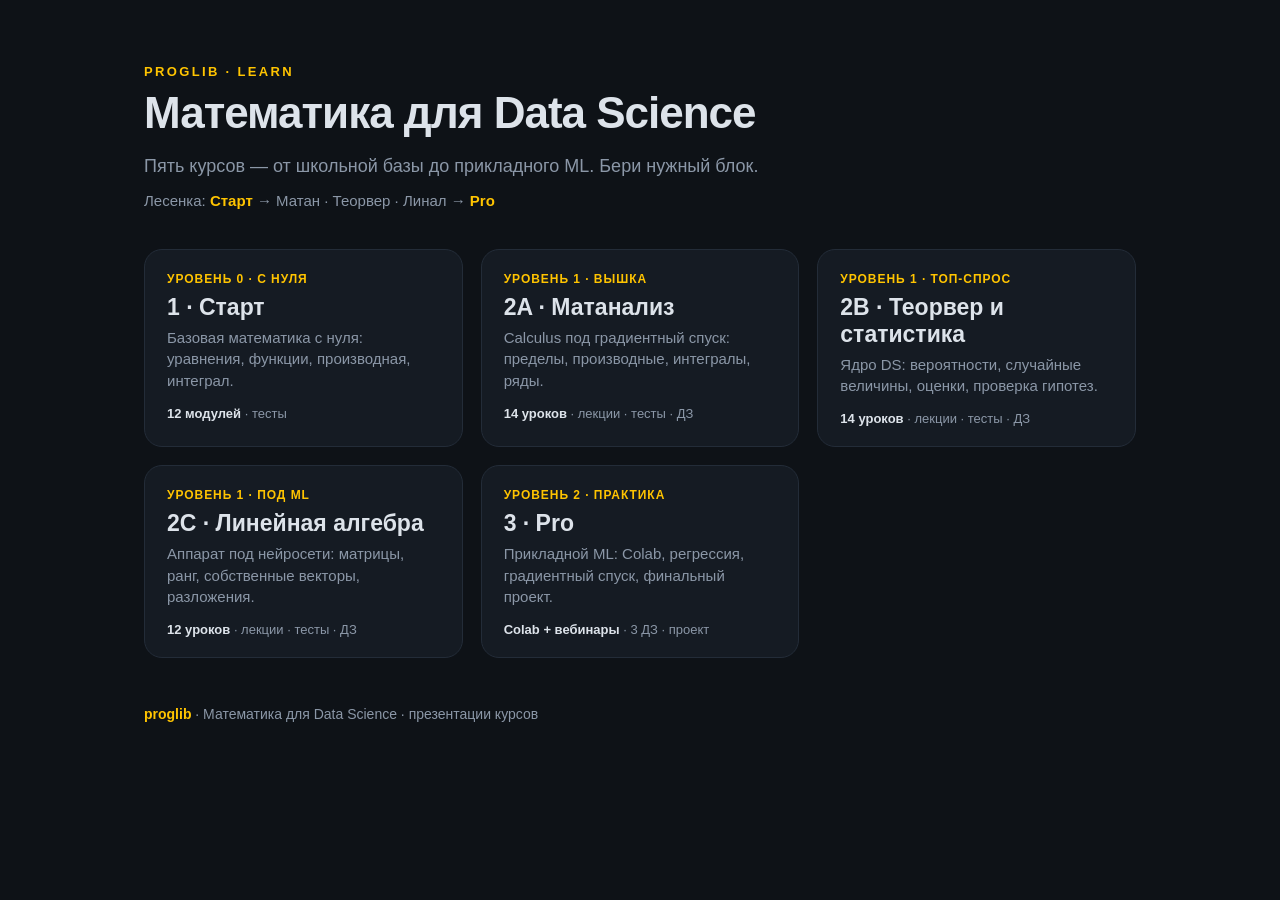
==== index.html @ c4a429d7 "Презентации reveal + сценарии: 5 курсов математики для DS Лендинг + 5 деков (Старт, Матан, Теорвер+с" ====
<!DOCTYPE html>
<html lang="ru"><head><meta charset="utf-8">
<meta name="viewport" content="width=device-width, initial-scale=1.0">
<title>Математика для Data Science — proglib</title>
<style>
  :root{--bg:#0e1217;--bg2:#151b23;--accent:#ffc400;--accent2:#ff7a18;--text:#dde3ea;--muted:#8b97a7;--border:#232c38;}
  *{box-sizing:border-box;}
  body{margin:0;background:var(--bg);color:var(--text);font-family:-apple-system,Segoe UI,Roboto,Helvetica,Arial,sans-serif;}
  .wrap{max-width:1040px;margin:0 auto;padding:64px 24px 80px;}
  .kicker{letter-spacing:.18em;text-transform:uppercase;font-size:13px;font-weight:700;color:var(--accent);}
  h1{font-size:44px;font-weight:800;letter-spacing:-1px;margin:.2em 0 .1em;}
  .sub{color:var(--muted);font-size:18px;margin-bottom:8px;}
  .ladder{color:var(--muted);font-size:15px;margin-bottom:40px;}
  .ladder b{color:var(--accent);}
  .grid{display:grid;grid-template-columns:repeat(auto-fit,minmax(280px,1fr));gap:18px;}
  a.card{display:block;text-decoration:none;color:var(--text);background:var(--bg2);
    border:1px solid var(--border);border-radius:18px;padding:22px 22px 20px;transition:.15s;}
  a.card:hover{border-color:var(--accent);transform:translateY(-3px);}
  .lvl{font-size:12px;font-weight:700;color:var(--accent);letter-spacing:.08em;text-transform:uppercase;}
  .card h2{margin:.35em 0 .25em;font-size:23px;font-weight:800;}
  .card p{margin:0;color:var(--muted);font-size:15px;line-height:1.45;}
  .meta{margin-top:14px;font-size:13px;color:var(--muted);}
  .meta b{color:var(--text);}
  .foot{margin-top:48px;color:var(--muted);font-size:14px;}
  .foot b{color:var(--accent);}
</style></head><body>
<div class="wrap">
  <div class="kicker">proglib · learn</div>
  <h1>Математика для Data Science</h1>
  <p class="sub">Пять курсов — от школьной базы до прикладного ML. Бери нужный блок.</p>
  <p class="ladder">Лесенка: <b>Старт</b> → Матан · Теорвер · Линал → <b>Pro</b></p>

  <div class="grid">
    <a class="card" href="start/">
      <div class="lvl">уровень 0 · с нуля</div>
      <h2>1 · Старт</h2>
      <p>Базовая математика с нуля: уравнения, функции, производная, интеграл.</p>
      <div class="meta"><b>12 модулей</b> · тесты</div>
    </a>
    <a class="card" href="calculus/">
      <div class="lvl">уровень 1 · вышка</div>
      <h2>2A · Матанализ</h2>
      <p>Calculus под градиентный спуск: пределы, производные, интегралы, ряды.</p>
      <div class="meta"><b>14 уроков</b> · лекции · тесты · ДЗ</div>
    </a>
    <a class="card" href="probability/">
      <div class="lvl">уровень 1 · топ-спрос</div>
      <h2>2B · Теорвер и статистика</h2>
      <p>Ядро DS: вероятности, случайные величины, оценки, проверка гипотез.</p>
      <div class="meta"><b>14 уроков</b> · лекции · тесты · ДЗ</div>
    </a>
    <a class="card" href="linear-algebra/">
      <div class="lvl">уровень 1 · под ML</div>
      <h2>2C · Линейная алгебра</h2>
      <p>Аппарат под нейросети: матрицы, ранг, собственные векторы, разложения.</p>
      <div class="meta"><b>12 уроков</b> · лекции · тесты · ДЗ</div>
    </a>
    <a class="card" href="pro/">
      <div class="lvl">уровень 2 · практика</div>
      <h2>3 · Pro</h2>
      <p>Прикладной ML: Colab, регрессия, градиентный спуск, финальный проект.</p>
      <div class="meta"><b>Colab + вебинары</b> · 3 ДЗ · проект</div>
    </a>
  </div>

  <p class="foot"><b>proglib</b> · Математика для Data Science · презентации курсов</p>
</div>
</body></html>
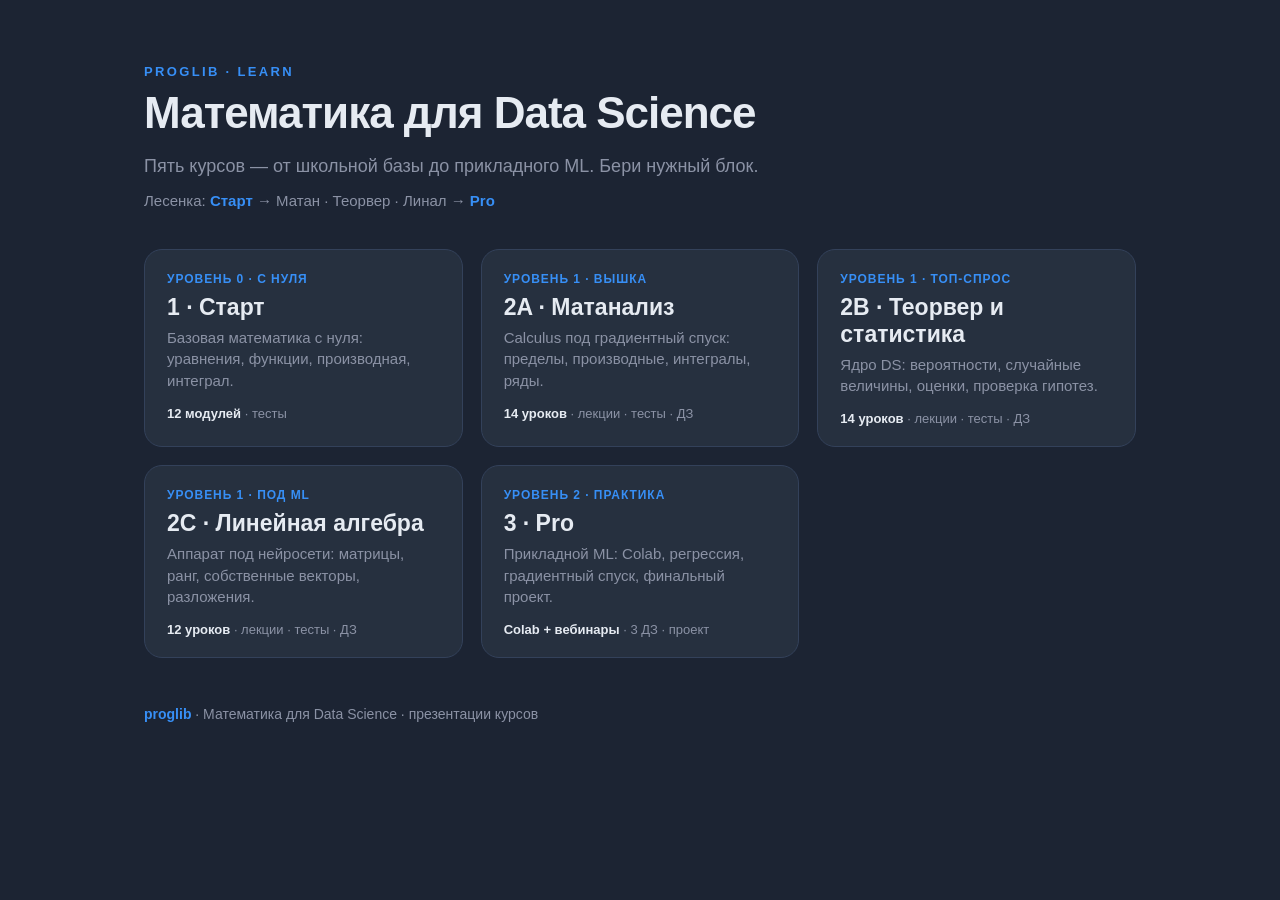
==== commit 0af11818: "Продающие анимации на все 5 курсов + бренд proglib Старт: точки слетаются в параболу (прогресс/модул" ====
--- a/index.html
+++ b/index.html
@@ -3,7 +3,7 @@
 <meta name="viewport" content="width=device-width, initial-scale=1.0">
 <title>Математика для Data Science — proglib</title>
 <style>
-  :root{--bg:#0e1217;--bg2:#151b23;--accent:#ffc400;--accent2:#ff7a18;--text:#dde3ea;--muted:#8b97a7;--border:#232c38;}
+  :root{--bg:#1c2433;--bg2:#26303f;--accent:#378ff6;--accent2:#5aa7ff;--text:#e6ebf2;--muted:#8b92a5;--border:#33415a;}
   *{box-sizing:border-box;}
   body{margin:0;background:var(--bg);color:var(--text);font-family:-apple-system,Segoe UI,Roboto,Helvetica,Arial,sans-serif;}
   .wrap{max-width:1040px;margin:0 auto;padding:64px 24px 80px;}
